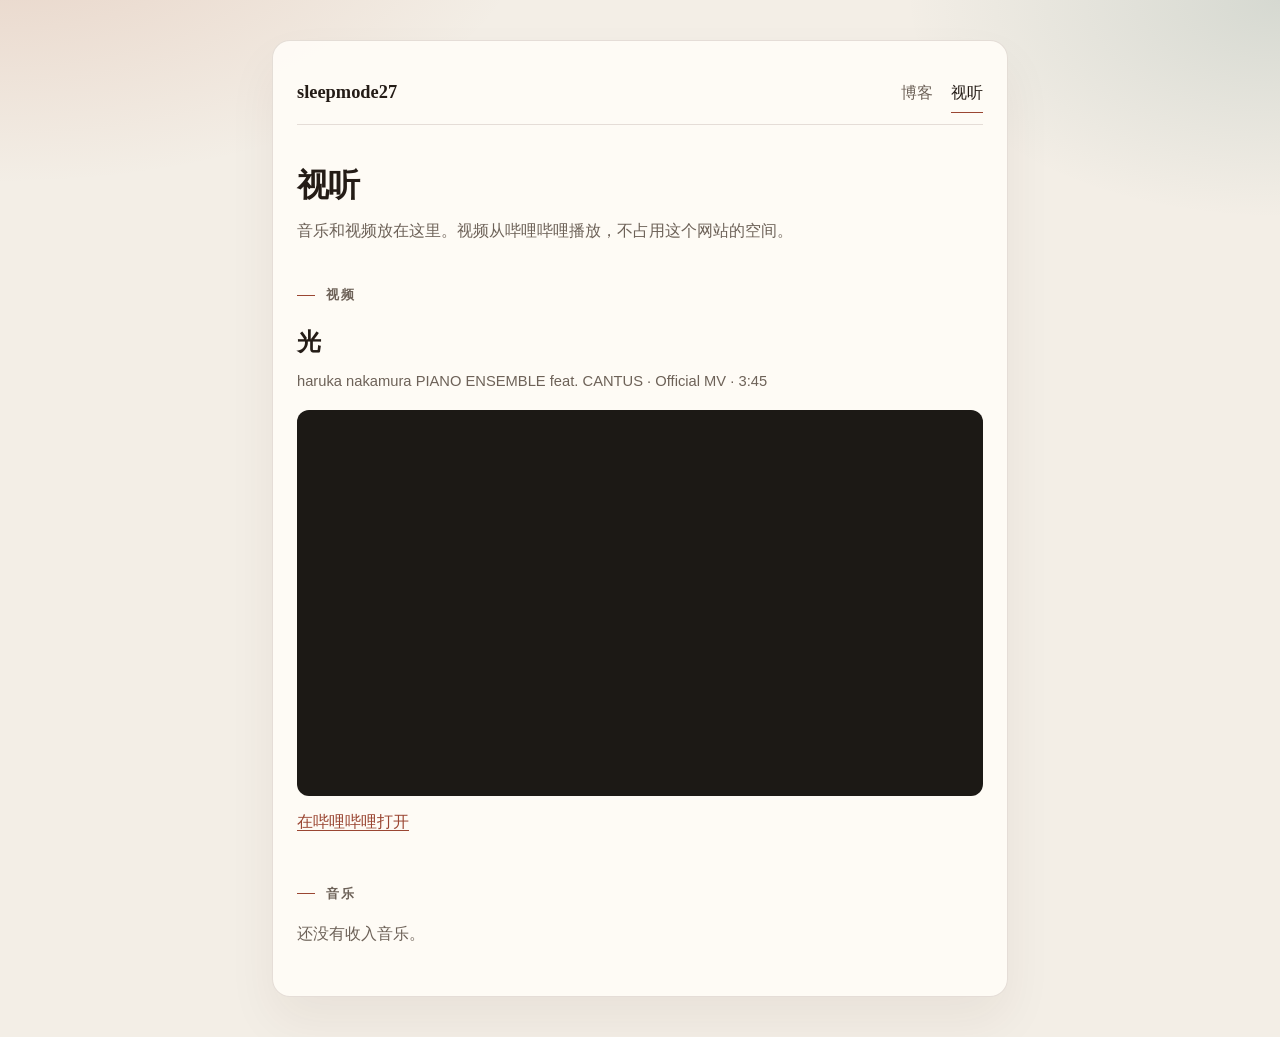
==== projects/media/index.html @ 57b70c17 "update" ====
<!DOCTYPE html>
<html lang="zh-CN">
<head>
  <meta charset="UTF-8" />
  <meta name="viewport" content="width=device-width, initial-scale=1.0" />
  <title>视听 · sleepmode27</title>
  <meta name="description" content="收着的音乐和视频。" />
  <link rel="stylesheet" href="./style.css" />
</head>
<body>
  <div class="page">
    <header class="site-header">
      <a class="site-title" href="/">sleepmode27</a>
      <nav>
        <a href="/">博客</a>
        <a href="./" aria-current="page">视听</a>
      </nav>
    </header>

    <main>
      <h1>视听</h1>
      <p class="lede">音乐和视频放在这里。视频从哔哩哔哩播放，不占用这个网站的空间。</p>

      <section>
        <h2>视频</h2>
        <article class="piece">
          <h3>光</h3>
          <p class="credit">haruka nakamura PIANO ENSEMBLE feat. CANTUS · Official MV · 3:45</p>
          <div class="player">
            <iframe
              src="https://player.bilibili.com/player.html?bvid=BV1RPNqeYEeD&amp;autoplay=0"
              title="光　haruka nakamura PIANO ENSEMBLE feat.CANTUS (Official MV)"
              allowfullscreen
            ></iframe>
          </div>
          <p class="out">
            <a href="https://www.bilibili.com/video/BV1RPNqeYEeD/">在哔哩哔哩打开</a>
          </p>
        </article>
      </section>

      <section class="music">
        <h2>音乐</h2>
        <p class="empty">还没有收入音乐。</p>
      </section>
    </main>
  </div>
</body>
</html>
---- projects/media/style.css ----
:root {
  color-scheme: light;
  --bg: #f3eee6;
  --paper: rgba(255, 252, 247, 0.92);
  --text: #241c16;
  --muted: #6d6258;
  --line: rgba(70, 48, 32, 0.14);
  --accent: #9a4632;
  --shadow: 0 24px 50px rgba(70, 42, 24, 0.06);
}

* {
  box-sizing: border-box;
}

body {
  margin: 0;
  min-height: 100vh;
  background-color: var(--bg);
  background-image:
    radial-gradient(920px 460px at 0% -8%, rgba(176, 84, 48, 0.18), transparent 58%),
    radial-gradient(720px 420px at 100% 0%, rgba(36, 88, 82, 0.14), transparent 52%);
  color: var(--text);
  font-family: -apple-system, BlinkMacSystemFont, "Segoe UI", "PingFang SC",
    "Hiragino Sans GB", "Microsoft YaHei", sans-serif;
  line-height: 1.7;
}

a {
  color: inherit;
}

a:focus-visible {
  outline: 2px solid var(--accent);
  outline-offset: 3px;
}

.page {
  max-width: 46rem;
  margin: 2.5rem auto;
  padding: 2.25rem 1.5rem 3rem;
  background: var(--paper);
  border: 1px solid var(--line);
  border-radius: 18px;
  box-shadow: var(--shadow);
  animation: rise 0.7s cubic-bezier(0.22, 1, 0.36, 1) both;
}

.site-header {
  display: flex;
  justify-content: space-between;
  align-items: baseline;
  gap: 1rem;
  margin-bottom: 2.5rem;
  padding-bottom: 1rem;
  border-bottom: 1px solid var(--line);
}

.site-title {
  font-family: "Iowan Old Style", Palatino, "Songti SC", "Noto Serif SC", serif;
  font-size: 1.15rem;
  font-weight: 600;
  text-decoration: none;
}

nav {
  display: flex;
  gap: 1.15rem;
}

nav a {
  position: relative;
  color: var(--muted);
  text-decoration: none;
  transition: color 0.25s ease;
}

nav a:hover,
nav a[aria-current="page"] {
  color: var(--text);
}

nav a[aria-current="page"]::after {
  content: "";
  position: absolute;
  left: 0;
  right: 0;
  bottom: -0.4rem;
  height: 1px;
  background: var(--accent);
}

h1 {
  margin: 0 0 0.75rem;
  font-family: "Iowan Old Style", Palatino, "Songti SC", "Noto Serif SC", serif;
  font-size: 2rem;
  font-weight: 600;
  letter-spacing: -0.02em;
  line-height: 1.25;
}

.lede,
.credit,
.empty,
.out {
  color: var(--muted);
}

.lede {
  margin: 0 0 2.5rem;
}

h2 {
  display: flex;
  align-items: center;
  gap: 0.65rem;
  margin: 0 0 1rem;
  font-size: 0.8rem;
  font-weight: 600;
  letter-spacing: 0.14em;
  color: var(--muted);
}

h2::before {
  content: "";
  width: 1.15rem;
  height: 1px;
  background: var(--accent);
}

.piece h3 {
  margin: 0;
  font-family: "Iowan Old Style", Palatino, "Songti SC", "Noto Serif SC", serif;
  font-size: 1.5rem;
  font-weight: 600;
}

.credit {
  margin: 0.35rem 0 1rem;
  font-size: 0.92rem;
}

.player {
  position: relative;
  width: 100%;
  aspect-ratio: 16 / 9;
  overflow: hidden;
  background: #1c1915;
  border-radius: 12px;
}

.player iframe {
  position: absolute;
  inset: 0;
  width: 100%;
  height: 100%;
  border: 0;
}

.out {
  margin: 0.75rem 0 0;
}

.out a {
  color: var(--accent);
  text-underline-offset: 0.18em;
}

.music {
  margin-top: 2.75rem;
  padding-top: 0.25rem;
}

.empty {
  margin: 0;
}

@keyframes rise {
  from {
    opacity: 0;
    transform: translateY(8px);
  }

  to {
    opacity: 1;
    transform: none;
  }
}

@media (max-width: 640px) {
  .page {
    margin: 0;
    padding: 2rem 1.25rem 3rem;
    border: none;
    border-radius: 0;
    box-shadow: none;
  }
}

@media (max-width: 480px) {
  .site-header {
    flex-direction: column;
    align-items: flex-start;
    gap: 0.65rem;
  }

  h1 {
    font-size: 1.7rem;
  }
}

@media (prefers-reduced-motion: reduce) {
  .page {
    animation: none;
  }
}
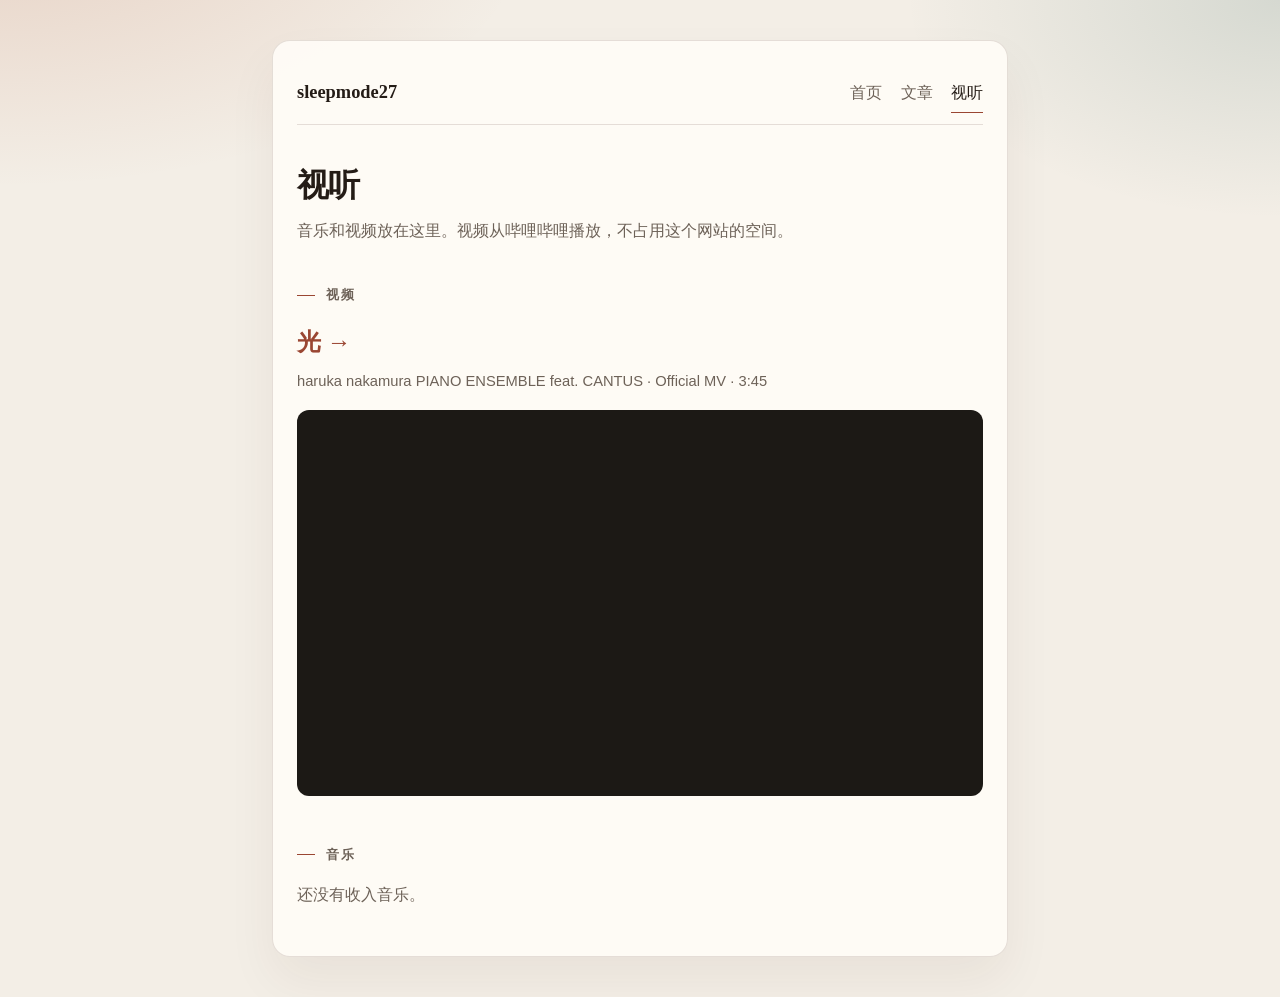
==== commit 611d9c66: "update" ====
--- a/projects/media/index.html
+++ b/projects/media/index.html
@@ -12,7 +12,8 @@
     <header class="site-header">
       <a class="site-title" href="/">sleepmode27</a>
       <nav>
-        <a href="/">博客</a>
+        <a href="/">首页</a>
+        <a href="/blog/">文章</a>
         <a href="./" aria-current="page">视听</a>
       </nav>
     </header>
@@ -23,19 +24,16 @@
 
       <section>
         <h2>视频</h2>
-        <article class="piece">
-          <h3>光</h3>
+        <article class="piece" id="guang">
+          <h3><a href="https://www.bilibili.com/video/BV1RPNqeYEeD/">光</a></h3>
           <p class="credit">haruka nakamura PIANO ENSEMBLE feat. CANTUS · Official MV · 3:45</p>
           <div class="player">
             <iframe
-              src="https://player.bilibili.com/player.html?bvid=BV1RPNqeYEeD&amp;autoplay=0"
+              src="https://player.bilibili.com/player.html?bvid=BV1RPNqeYEeD&amp;high_quality=1&amp;autoplay=0"
               title="光　haruka nakamura PIANO ENSEMBLE feat.CANTUS (Official MV)"
               allowfullscreen
             ></iframe>
           </div>
-          <p class="out">
-            <a href="https://www.bilibili.com/video/BV1RPNqeYEeD/">在哔哩哔哩打开</a>
-          </p>
         </article>
       </section>
 
--- a/projects/media/style.css
+++ b/projects/media/style.css
@@ -101,8 +101,7 @@
 
 .lede,
 .credit,
-.empty,
-.out {
+.empty {
   color: var(--muted);
 }
 
@@ -133,6 +132,15 @@
   font-family: "Iowan Old Style", Palatino, "Songti SC", "Noto Serif SC", serif;
   font-size: 1.5rem;
   font-weight: 600;
+}
+
+.piece h3 a {
+  color: var(--accent);
+  text-decoration: none;
+}
+
+.piece h3 a::after {
+  content: " →";
 }
 
 .credit {
@@ -157,15 +165,6 @@
   border: 0;
 }
 
-.out {
-  margin: 0.75rem 0 0;
-}
-
-.out a {
-  color: var(--accent);
-  text-underline-offset: 0.18em;
-}
-
 .music {
   margin-top: 2.75rem;
   padding-top: 0.25rem;
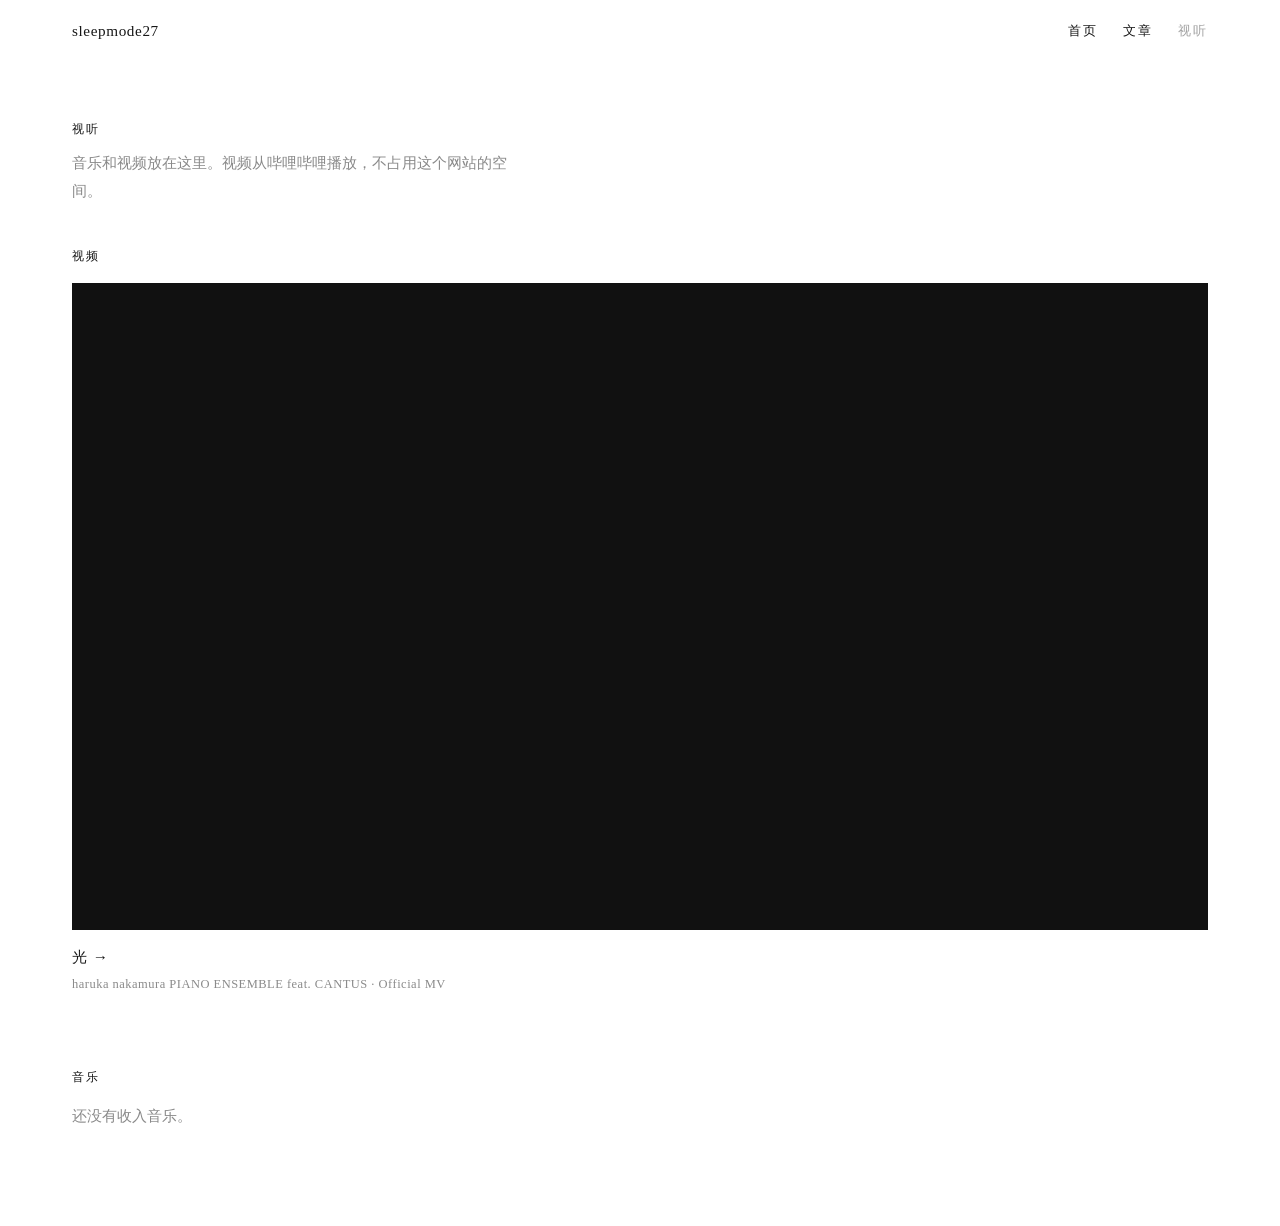
==== commit 14f59cec: "update" ====
--- a/projects/media/index.html
+++ b/projects/media/index.html
@@ -25,8 +25,6 @@
       <section>
         <h2>视频</h2>
         <article class="piece" id="guang">
-          <h3><a href="https://www.bilibili.com/video/BV1RPNqeYEeD/">光</a></h3>
-          <p class="credit">haruka nakamura PIANO ENSEMBLE feat. CANTUS · Official MV · 3:45</p>
           <div class="player">
             <iframe
               src="https://player.bilibili.com/player.html?bvid=BV1RPNqeYEeD&amp;high_quality=1&amp;autoplay=0"
@@ -34,6 +32,8 @@
               allowfullscreen
             ></iframe>
           </div>
+          <h3><a href="https://www.bilibili.com/video/BV1RPNqeYEeD/">光</a></h3>
+          <p class="credit">haruka nakamura PIANO ENSEMBLE feat. CANTUS · Official MV</p>
         </article>
       </section>
 
--- a/projects/media/style.css
+++ b/projects/media/style.css
@@ -1,12 +1,8 @@
 :root {
   color-scheme: light;
-  --bg: #f3eee6;
-  --paper: rgba(255, 252, 247, 0.92);
-  --text: #241c16;
-  --muted: #6d6258;
-  --line: rgba(70, 48, 32, 0.14);
-  --accent: #9a4632;
-  --shadow: 0 24px 50px rgba(70, 42, 24, 0.06);
+  --text: #161616;
+  --muted: #8a8a8a;
+  --line: #ececec;
 }
 
 * {
@@ -16,14 +12,12 @@
 body {
   margin: 0;
   min-height: 100vh;
-  background-color: var(--bg);
-  background-image:
-    radial-gradient(920px 460px at 0% -8%, rgba(176, 84, 48, 0.18), transparent 58%),
-    radial-gradient(720px 420px at 100% 0%, rgba(36, 88, 82, 0.14), transparent 52%);
+  background: #fff;
   color: var(--text);
-  font-family: -apple-system, BlinkMacSystemFont, "Segoe UI", "PingFang SC",
-    "Hiragino Sans GB", "Microsoft YaHei", sans-serif;
-  line-height: 1.7;
+  font-family: "Iowan Old Style", Palatino, "Hiragino Mincho ProN", "Yu Mincho",
+    "Songti SC", "Noto Serif SC", serif;
+  font-size: 15px;
+  line-height: 1.75;
 }
 
 a {
@@ -31,72 +25,59 @@
 }
 
 a:focus-visible {
-  outline: 2px solid var(--accent);
+  outline: 1px solid var(--text);
   outline-offset: 3px;
 }
 
 .page {
-  max-width: 46rem;
-  margin: 2.5rem auto;
-  padding: 2.25rem 1.5rem 3rem;
-  background: var(--paper);
-  border: 1px solid var(--line);
-  border-radius: 18px;
-  box-shadow: var(--shadow);
-  animation: rise 0.7s cubic-bezier(0.22, 1, 0.36, 1) both;
+  max-width: 76rem;
+  margin: 0 auto;
+  padding: 0 2.5rem 6rem;
 }
 
 .site-header {
+  position: sticky;
+  top: 0;
+  z-index: 2;
   display: flex;
   justify-content: space-between;
-  align-items: baseline;
-  gap: 1rem;
-  margin-bottom: 2.5rem;
-  padding-bottom: 1rem;
-  border-bottom: 1px solid var(--line);
+  align-items: center;
+  gap: 2rem;
+  margin: 0 -2.5rem 3.5rem;
+  padding: 1.15rem 2.5rem;
+  background: rgba(255, 255, 255, 0.92);
+  backdrop-filter: blur(10px);
 }
 
 .site-title {
-  font-family: "Iowan Old Style", Palatino, "Songti SC", "Noto Serif SC", serif;
-  font-size: 1.15rem;
-  font-weight: 600;
+  font-size: 0.95rem;
+  font-weight: 400;
+  letter-spacing: 0.04em;
   text-decoration: none;
 }
 
 nav {
   display: flex;
-  gap: 1.15rem;
+  gap: 1.6rem;
 }
 
 nav a {
-  position: relative;
-  color: var(--muted);
+  font-size: 0.82rem;
+  letter-spacing: 0.14em;
   text-decoration: none;
-  transition: color 0.25s ease;
+  transition: opacity 0.25s ease;
 }
 
 nav a:hover,
 nav a[aria-current="page"] {
-  color: var(--text);
-}
-
-nav a[aria-current="page"]::after {
-  content: "";
-  position: absolute;
-  left: 0;
-  right: 0;
-  bottom: -0.4rem;
-  height: 1px;
-  background: var(--accent);
+  opacity: 0.4;
 }
 
 h1 {
-  margin: 0 0 0.75rem;
-  font-family: "Iowan Old Style", Palatino, "Songti SC", "Noto Serif SC", serif;
-  font-size: 2rem;
-  font-weight: 600;
-  letter-spacing: -0.02em;
-  line-height: 1.25;
+  margin: 0 0 0.6rem;
+  font-size: 0.75rem;
+  font-weight: 400;
+  letter-spacing: 0.18em;
 }
 
 .lede,
@@ -106,37 +87,45 @@
 }
 
 .lede {
+  max-width: 28rem;
   margin: 0 0 2.5rem;
+  font-size: 0.92rem;
+  line-height: 1.9;
 }
 
 h2 {
-  display: flex;
-  align-items: center;
-  gap: 0.65rem;
   margin: 0 0 1rem;
-  font-size: 0.8rem;
-  font-weight: 600;
-  letter-spacing: 0.14em;
-  color: var(--muted);
+  font-size: 0.75rem;
+  font-weight: 400;
+  letter-spacing: 0.18em;
 }
 
-h2::before {
-  content: "";
-  width: 1.15rem;
-  height: 1px;
-  background: var(--accent);
+.player {
+  width: 100%;
+  aspect-ratio: 16 / 9;
+  background: #111;
+}
+
+.player iframe {
+  width: 100%;
+  height: 100%;
+  border: 0;
 }
 
 .piece h3 {
-  margin: 0;
-  font-family: "Iowan Old Style", Palatino, "Songti SC", "Noto Serif SC", serif;
-  font-size: 1.5rem;
-  font-weight: 600;
+  margin: 0.85rem 0 0;
+  font-size: 0.95rem;
+  font-weight: 400;
+  letter-spacing: 0.06em;
 }
 
 .piece h3 a {
-  color: var(--accent);
   text-decoration: none;
+  transition: opacity 0.25s ease;
+}
+
+.piece h3 a:hover {
+  opacity: 0.4;
 }
 
 .piece h3 a::after {
@@ -144,72 +133,39 @@
 }
 
 .credit {
-  margin: 0.35rem 0 1rem;
-  font-size: 0.92rem;
-}
-
-.player {
-  position: relative;
-  width: 100%;
-  aspect-ratio: 16 / 9;
-  overflow: hidden;
-  background: #1c1915;
-  border-radius: 12px;
-}
-
-.player iframe {
-  position: absolute;
-  inset: 0;
-  width: 100%;
-  height: 100%;
-  border: 0;
+  margin: 0.2rem 0 0;
+  font-size: 0.78rem;
+  letter-spacing: 0.04em;
 }
 
 .music {
-  margin-top: 2.75rem;
-  padding-top: 0.25rem;
+  margin-top: 4.5rem;
 }
 
 .empty {
   margin: 0;
+  font-size: 0.92rem;
 }
 
-@keyframes rise {
-  from {
-    opacity: 0;
-    transform: translateY(8px);
+@media (max-width: 720px) {
+  .page {
+    padding: 0 1.25rem 4rem;
   }
 
-  to {
-    opacity: 1;
-    transform: none;
-  }
-}
-
-@media (max-width: 640px) {
-  .page {
-    margin: 0;
-    padding: 2rem 1.25rem 3rem;
-    border: none;
-    border-radius: 0;
-    box-shadow: none;
-  }
-}
-
-@media (max-width: 480px) {
   .site-header {
+    align-items: flex-start;
     flex-direction: column;
-    align-items: flex-start;
-    gap: 0.65rem;
-  }
-
-  h1 {
-    font-size: 1.7rem;
+    gap: 0.8rem;
+    margin-right: -1.25rem;
+    margin-left: -1.25rem;
+    padding: 1rem 1.25rem;
   }
 }
 
 @media (prefers-reduced-motion: reduce) {
-  .page {
-    animation: none;
+  *,
+  *::before,
+  *::after {
+    transition: none !important;
   }
 }
